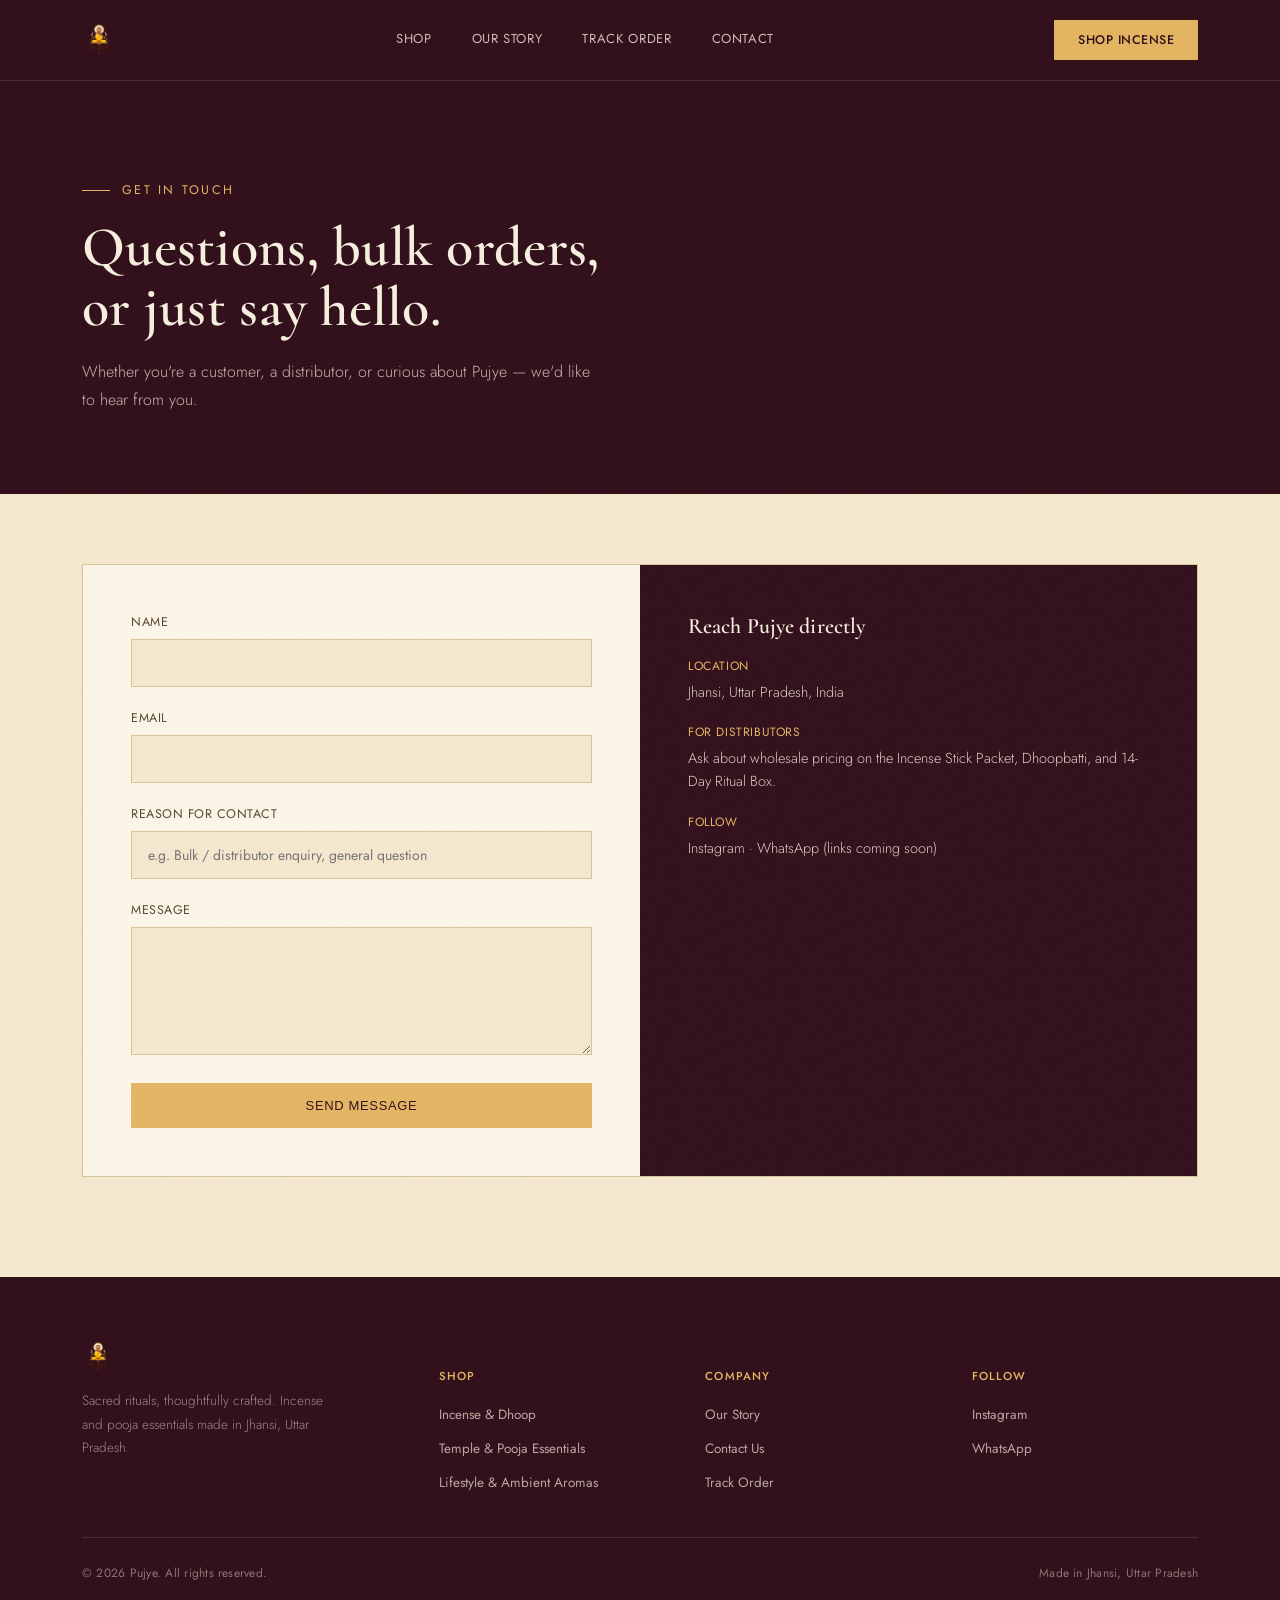
==== contact.html @ e6d79d08 "Add Shop, Our Story, Track Order, Contact pages" ====
<!DOCTYPE html>
<html lang="en">
<head>
<meta charset="UTF-8">
<meta name="viewport" content="width=device-width, initial-scale=1.0">
<title>Contact — Pujye</title>
<link rel="preconnect" href="https://fonts.googleapis.com">
<link href="https://fonts.googleapis.com/css2?family=Cormorant:ital,wght@0,400;0,500;0,600;1,500&family=Jost:wght@300;400;500;600&display=swap" rel="stylesheet">
<link rel="stylesheet" href="assets/styles.css">
</head>
<body>

<header>
  <div class="navwrap">
    <a href="index.html" class="brandmark"><img src="assets/logo.png" alt="Pujye"></a>
    <nav class="links">
      <a href="shop.html">Shop</a>
      <a href="story.html">Our Story</a>
      <a href="track.html">Track Order</a>
      <a href="contact.html">Contact</a>
    </nav>
    <a href="shop.html" class="navcta">Shop Incense</a>
    <button class="navtoggle" aria-label="Menu">☰</button>
  </div>
</header>

<section class="page-hero">
  <div class="wrap">
    <div class="page-hero-eyebrow">Get in Touch</div>
    <h1>Questions, bulk orders,<br>or just say hello.</h1>
    <p>Whether you're a customer, a distributor, or curious about Pujye — we'd like to hear from you.</p>
  </div>
</section>

<section class="form-section grain">
  <div class="wrap">
    <div class="form-panel wide">
      <div class="form-inner">
        <form id="contactForm">
          <div class="field">
            <label for="name">Name</label>
            <input type="text" id="name" required>
          </div>
          <div class="field">
            <label for="email">Email</label>
            <input type="email" id="email" required>
          </div>
          <div class="field">
            <label for="reason">Reason for contact</label>
            <input type="text" id="reason" placeholder="e.g. Bulk / distributor enquiry, general question">
          </div>
          <div class="field">
            <label for="message">Message</label>
            <textarea id="message" rows="5" required></textarea>
          </div>
          <button type="submit" class="btn-primary" style="width:100%; border:none; cursor:pointer;">Send Message</button>
        </form>
        <p id="contactConfirm" style="display:none; margin-top:18px; font-size:13.5px; color:var(--ink-soft);">Thank you — your message has been noted. We'll get back to you soon.</p>
      </div>
      <div class="info-inner">
        <h3>Reach Pujye directly</h3>
        <div class="info-row">
          <span class="k">Location</span>
          <span class="v">Jhansi, Uttar Pradesh, India</span>
        </div>
        <div class="info-row">
          <span class="k">For Distributors</span>
          <span class="v">Ask about wholesale pricing on the Incense Stick Packet, Dhoopbatti, and 14-Day Ritual Box.</span>
        </div>
        <div class="info-row">
          <span class="k">Follow</span>
          <span class="v">Instagram · WhatsApp (links coming soon)</span>
        </div>
      </div>
    </div>
  </div>
</section>

<footer>
  <div class="wrap">
    <div class="foot-grid">
      <div class="foot-brand">
        <a href="index.html" class="brandmark"><img src="assets/logo.png" alt="Pujye" style="height:32px;"></a>
        <p>Sacred rituals, thoughtfully crafted. Incense and pooja essentials made in Jhansi, Uttar Pradesh.</p>
      </div>
      <div>
        <h6>Shop</h6>
        <ul>
          <li><a href="shop.html">Incense & Dhoop</a></li>
          <li><a href="shop.html">Temple & Pooja Essentials</a></li>
          <li><a href="shop.html">Lifestyle & Ambient Aromas</a></li>
        </ul>
      </div>
      <div>
        <h6>Company</h6>
        <ul>
          <li><a href="story.html">Our Story</a></li>
          <li><a href="contact.html">Contact Us</a></li>
          <li><a href="track.html">Track Order</a></li>
        </ul>
      </div>
      <div>
        <h6>Follow</h6>
        <ul>
          <li><a href="#">Instagram</a></li>
          <li><a href="#">WhatsApp</a></li>
        </ul>
      </div>
    </div>
    <div class="foot-bottom">
      <span>© 2026 Pujye. All rights reserved.</span>
      <span>Made in Jhansi, Uttar Pradesh</span>
    </div>
  </div>
</footer>

<script>
  document.getElementById('contactForm').addEventListener('submit', function(e){
    e.preventDefault();
    document.getElementById('contactConfirm').style.display = 'block';
    this.reset();
  });
</script>

</body>
</html>
---- assets/styles.css ----
:root{
    --maroon-deep:#33111C;
    --maroon-panel:#421A28;
    --maroon-line: rgba(233,214,178,0.14);
    --gold:#B9853C;
    --gold-soft:#C9974B;
    --gold-bright:#E3B563;
    --ivory:#F6EEDD;
    --ink:#2A1810;
    --ink-soft:#5C4832;
    --parchment:#F3E7CE;
    --parchment-2:#ECDCB6;
    --card:#FBF5E7;
    --hairline:#D8C39A;
    --maxw: 1180px;
  }
  *{box-sizing:border-box;}
  html{scroll-behavior:smooth;}
  body{
    margin:0;
    background:var(--parchment);
    color:var(--ink);
    font-family:'Jost', sans-serif;
    font-weight:400;
    -webkit-font-smoothing:antialiased;
  }
  h1,h2,h3,.display{
    font-family:'Cormorant', serif;
    font-weight:600;
    margin:0;
    letter-spacing:0.005em;
  }
  a{color:inherit; text-decoration:none;}
  img{max-width:100%; display:block;}
  .wrap{max-width:var(--maxw); margin:0 auto; padding:0 32px;}
  svg{display:block;}

  @media (prefers-reduced-motion: reduce){
    *{animation:none !important; transition:none !important;}
  }

  /* subtle paper grain, used on light sections */
  .grain{position:relative;}
  .grain::before{
    content:"";
    position:absolute; inset:0; pointer-events:none; opacity:0.5;
    background-image:url("data:image/svg+xml,%3Csvg xmlns='http://www.w3.org/2000/svg' width='120' height='120'%3E%3Cfilter id='n'%3E%3CfeTurbulence type='fractalNoise' baseFrequency='0.9' numOctaves='2' stitchTiles='stitch'/%3E%3CfeColorMatrix type='saturate' values='0'/%3E%3C/filter%3E%3Crect width='100%25' height='100%25' filter='url(%23n)' opacity='0.035'/%3E%3C/svg%3E");
  }

  /* ---------- NAV ---------- */
  header{
    position:sticky; top:0; z-index:50;
    background:var(--maroon-deep);
    border-bottom:1px solid var(--maroon-line);
  }
  .navwrap{
    max-width:var(--maxw); margin:0 auto; padding:20px 32px;
    display:flex; align-items:center; justify-content:space-between;
  }
  .brandmark{display:flex; align-items:center; gap:12px;}
  .brandmark img{height:34px; width:auto;}
  nav.links{display:flex; gap:40px;}
  nav.links a{
    color:var(--ivory); font-size:13px; letter-spacing:0.05em; opacity:0.78;
    padding-bottom:3px; border-bottom:1px solid transparent;
    transition:opacity .2s ease, border-color .2s ease;
    text-transform:uppercase;
  }
  nav.links a:hover{opacity:1; border-color:var(--gold-bright);}
  .navcta{
    color:var(--maroon-deep); background:var(--gold-bright);
    padding:11px 24px; border-radius:1px; font-size:12.5px; font-weight:500;
    letter-spacing:0.04em; text-transform:uppercase;
    transition:background .2s ease, transform .2s ease;
  }
  .navcta:hover{background:#F0C77E; transform:translateY(-1px);}
  .navtoggle{display:none; background:none; border:none; color:var(--ivory); font-size:22px; cursor:pointer;}

  @media (max-width:820px){
    nav.links{display:none;}
    .navtoggle{display:block;}
    .navcta{display:none;}
  }

  /* ---------- HERO ---------- */
  .hero{
    background:var(--maroon-deep);
    color:var(--ivory);
    position:relative;
    overflow:hidden;
  }
  .hero-bg-motif{
    position:absolute; right:-180px; top:50%; transform:translateY(-50%);
    width:900px; height:900px; opacity:0.5; pointer-events:none;
  }
  .hero .wrap{
    display:grid; grid-template-columns:1.05fr 0.95fr; gap:56px;
    align-items:center; min-height:640px; padding-top:72px; padding-bottom:72px;
    position:relative; z-index:2;
  }
  .hero-eyebrow{
    color:var(--gold-bright); font-size:12.5px; letter-spacing:0.18em; margin-bottom:26px;
    font-family:'Jost', sans-serif; font-weight:500; text-transform:uppercase;
    display:flex; align-items:center; gap:12px;
  }
  .hero-eyebrow::before{content:""; width:28px; height:1px; background:var(--gold-bright);}
  .hero h1{
    font-size:clamp(42px, 5.4vw, 68px);
    line-height:1.06;
    color:var(--ivory);
  }
  .hero h1 em{
    font-style:italic; color:var(--gold-bright); font-weight:500;
  }
  .hero p.lede{
    font-size:17px; line-height:1.75; color:rgba(246,238,221,0.76);
    max-width:460px; margin-top:26px; font-weight:300;
  }
  .hero-ctas{display:flex; gap:18px; margin-top:40px; flex-wrap:wrap;}
  .btn-primary{
    background:var(--gold-bright); color:var(--maroon-deep); padding:15px 32px;
    font-size:13px; letter-spacing:0.05em; font-weight:500; border-radius:1px;
    text-transform:uppercase;
    transition:background .2s ease, transform .2s ease;
    border:1px solid var(--gold-bright);
  }
  .btn-primary:hover{background:#F0C77E; transform:translateY(-1px);}
  .btn-ghost{
    border:1px solid rgba(246,238,221,0.3); color:var(--ivory);
    padding:15px 32px; font-size:13px; letter-spacing:0.05em; border-radius:1px;
    text-transform:uppercase;
    transition:border-color .2s ease, background .2s ease;
  }
  .btn-ghost:hover{border-color:var(--gold-bright); background:rgba(201,151,75,0.08);}

  .hero-art{
    position:relative; display:flex; align-items:center; justify-content:center; z-index:2;
  }
  .hero-art .ring{
    position:absolute; border-radius:50%;
    border:1px solid rgba(201,151,75,0.3);
  }
  .hero-art .ring1{width:460px; height:460px;}
  .hero-art .ring2{width:380px; height:380px; border-color:rgba(201,151,75,0.2);}
  .hero-art .plinth{
    position:absolute; bottom:6%; width:280px; height:14px; border-radius:50%;
    background:radial-gradient(ellipse, rgba(0,0,0,0.45), transparent 70%);
  }
  .hero-art img{
    width:300px; position:relative; z-index:2;
    filter:drop-shadow(0 22px 44px rgba(0,0,0,0.5));
  }
  @media (max-width:900px){
    .hero .wrap{grid-template-columns:1fr; text-align:left; min-height:auto; padding-top:60px;}
    .hero-art{order:-1; margin-bottom:12px;}
    .hero-art img{width:210px;}
    .hero-art .ring1{width:300px; height:300px;}
    .hero-art .ring2{width:240px; height:240px;}
    .hero-bg-motif{opacity:0.28; right:-260px;}
  }

  /* smoke divider */
  .smoke-divider{
    height:52px; width:100%;
    background:var(--maroon-deep);
    position:relative;
  }
  .smoke-divider svg{position:absolute; bottom:-1px; width:100%; height:52px;}

  /* ---------- CATEGORY STRIP ---------- */
  .categories{padding:88px 0 24px;}
  .section-head{margin-bottom:48px; max-width:580px;}
  .section-eyebrow{
    color:var(--gold); font-size:12.5px; letter-spacing:0.16em; font-weight:500; margin-bottom:14px;
    text-transform:uppercase; display:flex; align-items:center; gap:12px;
  }
  .section-eyebrow::before{content:""; width:28px; height:1px; background:var(--gold);}
  .section-head h2{font-size:clamp(30px,3.6vw,42px); color:var(--ink); line-height:1.15;}
  .cat-grid{display:grid; grid-template-columns:repeat(3,1fr); gap:1px; background:var(--hairline); border:1px solid var(--hairline);}
  .cat-card{
    background:var(--card);
    padding:40px 32px; position:relative;
    transition:background .25s ease;
  }
  .cat-card:hover{background:#FEFAF0;}
  .cat-card .icon{margin-bottom:24px; display:block;}
  .cat-card h3{font-size:23px; color:var(--ink); margin-bottom:10px; font-weight:500;}
  .cat-card p{font-size:14px; line-height:1.7; color:var(--ink-soft); margin:0 0 20px; font-weight:300;}
  .cat-tag{
    display:inline-flex; align-items:center; gap:6px; font-size:11px; letter-spacing:0.08em; font-weight:500;
    text-transform:uppercase; color:var(--ink-soft);
  }
  .cat-tag::before{content:""; width:6px; height:6px; border-radius:50%; background:var(--gold);}
  .cat-tag.soon::before{background:#B7A67D;}
  @media (max-width:820px){.cat-grid{grid-template-columns:1fr;}}

  /* ---------- FEATURED PRODUCTS ---------- */
  .products{padding:88px 0;}
  .prod-grid{
    display:grid; grid-template-columns:repeat(3,1fr); gap:1px; background:var(--hairline);
    border:1px solid var(--hairline); margin-top:12px;
  }
  .prod-card{
    background:var(--card);
    display:flex; flex-direction:column;
    transition:transform .25s ease, box-shadow .25s ease;
  }
  .prod-card:hover{transform:translateY(-3px); box-shadow:0 16px 30px -12px rgba(51,17,28,0.28); position:relative; z-index:1;}
  .prod-img{
    aspect-ratio:4/5; background:
      radial-gradient(ellipse at 50% 15%, rgba(201,151,75,0.16), transparent 55%),
      linear-gradient(170deg,#F3E7CB,#E7D3A5);
    display:flex; align-items:center; justify-content:center; position:relative;
  }
  .prod-badge{
    position:absolute; top:14px; left:14px; background:var(--maroon-deep); color:var(--ivory);
    font-size:10px; letter-spacing:0.07em; padding:5px 10px; text-transform:uppercase;
  }
  .prod-body{padding:22px 22px 24px; display:flex; flex-direction:column; gap:6px; flex:1; border-top:1px solid var(--hairline);}
  .prod-body h4{font-size:17px; font-weight:500; font-family:'Cormorant',serif; color:var(--ink);}
  .prod-scent{font-size:12px; color:var(--ink-soft); letter-spacing:0.03em; text-transform:uppercase;}
  .prod-price{margin-top:14px; display:flex; align-items:baseline; gap:10px; padding-top:14px; border-top:1px solid var(--hairline);}
  .prod-price .now{font-size:17px; font-weight:600; color:var(--ink); font-family:'Cormorant',serif;}
  .prod-price .was{font-size:13px; color:#A99873; text-decoration:line-through;}
  .prod-price .unit{font-size:11.5px; color:var(--ink-soft); margin-left:auto; text-transform:uppercase; letter-spacing:0.02em;}
  @media (max-width:900px){.prod-grid{grid-template-columns:repeat(2,1fr);}}
  @media (max-width:520px){.prod-grid{grid-template-columns:1fr;}}

  .note-strip{
    text-align:center; font-size:12.5px; color:var(--ink-soft); margin-top:32px; letter-spacing:0.02em; font-style:italic;
  }

  /* ---------- STORY ---------- */
  .story{background:var(--maroon-panel); color:var(--ivory); padding:100px 0; position:relative; overflow:hidden;}
  .story-motif{position:absolute; left:-140px; bottom:-140px; width:520px; height:520px; opacity:0.35; pointer-events:none;}
  .story .wrap{display:grid; grid-template-columns:0.9fr 1.1fr; gap:70px; align-items:center; position:relative; z-index:2;}
  .story-eyebrow{color:var(--gold-bright); font-size:12.5px; letter-spacing:0.16em; font-weight:500; margin-bottom:18px; text-transform:uppercase; display:flex; align-items:center; gap:12px;}
  .story-eyebrow::before{content:""; width:28px; height:1px; background:var(--gold-bright);}
  .story h2{font-size:clamp(30px,3.8vw,42px); line-height:1.16; margin-bottom:24px;}
  .story p{font-size:15.5px; line-height:1.85; color:rgba(246,238,221,0.72); margin-bottom:18px; font-weight:300;}
  .story-stats{display:flex; gap:48px; margin-top:36px;}
  .story-stats div strong{display:block; font-family:'Cormorant',serif; font-size:34px; color:var(--gold-bright); font-weight:600;}
  .story-stats div span{font-size:11.5px; color:rgba(246,238,221,0.6); letter-spacing:0.05em; text-transform:uppercase;}
  .story-visual{
    border:1px solid rgba(201,151,75,0.3); padding:44px;
    background:rgba(20,7,12,0.25);
  }
  .story-visual ul{list-style:none; margin:0; padding:0; display:flex; flex-direction:column; gap:26px;}
  .story-visual li{display:flex; gap:18px; align-items:flex-start;}
  .story-visual .mark{
    width:36px; height:36px; border:1px solid var(--gold-bright);
    display:flex; align-items:center; justify-content:center; flex-shrink:0; color:var(--gold-bright);
  }
  .story-visual .txt h5{margin:0 0 5px; font-family:'Cormorant',serif; font-size:17px; font-weight:600; color:var(--ivory);}
  .story-visual .txt p{margin:0; font-size:13.5px; color:rgba(246,238,221,0.6); line-height:1.65; font-weight:300;}
  @media (max-width:900px){.story .wrap{grid-template-columns:1fr;}}

  /* ---------- NEWSLETTER ---------- */
  .newsletter{padding:80px 0; text-align:center; background:var(--parchment-2);}
  .newsletter h3{font-size:clamp(26px,3.2vw,34px); margin-bottom:14px;}
  .newsletter p{font-size:14.5px; color:var(--ink-soft); margin-bottom:30px; font-weight:300;}
  .nform{display:flex; justify-content:center; gap:0; max-width:440px; margin:0 auto; flex-wrap:wrap; border:1px solid var(--ink); background:var(--card);}
  .nform input{
    flex:1; min-width:220px; padding:16px 18px; border:none;
    font-family:'Jost',sans-serif; font-size:14px; background:transparent; color:var(--ink);
  }
  .nform input:focus{outline:none;}
  .nform button{border:none; border-left:1px solid var(--ink);}

  /* ---------- FOOTER ---------- */
  footer{background:var(--maroon-deep); color:rgba(246,238,221,0.7); padding:64px 0 32px;}
  .foot-grid{display:grid; grid-template-columns:1.4fr 1fr 1fr 1fr; gap:40px; padding-bottom:44px; border-bottom:1px solid var(--maroon-line);}
  .foot-brand p{font-size:13.5px; line-height:1.75; margin-top:16px; max-width:260px; color:rgba(246,238,221,0.55); font-weight:300;}
  footer h6{color:var(--gold-bright); font-size:11.5px; letter-spacing:0.1em; font-weight:500; margin-bottom:18px; text-transform:uppercase;}
  footer ul{list-style:none; margin:0; padding:0; display:flex; flex-direction:column; gap:11px;}
  footer ul a{font-size:13.5px; color:rgba(246,238,221,0.68); transition:color .2s ease;}
  footer ul a:hover{color:var(--gold-bright);}
  .foot-bottom{
    padding-top:26px; display:flex; justify-content:space-between; align-items:center;
    font-size:12px; color:rgba(246,238,221,0.45); flex-wrap:wrap; gap:10px; letter-spacing:0.02em;
  }
  @media (max-width:820px){.foot-grid{grid-template-columns:1fr 1fr;}}

  /* ---------- PAGE HERO (sub-pages) ---------- */
  .page-hero{
    background:var(--maroon-deep); color:var(--ivory);
    padding:100px 0 64px; position:relative; overflow:hidden;
  }
  .page-hero .wrap{position:relative; z-index:2;}
  .page-hero-eyebrow{
    color:var(--gold-bright); font-size:12.5px; letter-spacing:0.18em; margin-bottom:18px;
    text-transform:uppercase; display:flex; align-items:center; gap:12px;
  }
  .page-hero-eyebrow::before{content:""; width:28px; height:1px; background:var(--gold-bright);}
  .page-hero h1{font-size:clamp(36px,5vw,56px); line-height:1.08;}
  .page-hero p{font-size:16px; line-height:1.75; color:rgba(246,238,221,0.75); max-width:520px; margin-top:20px; font-weight:300;}

  /* ---------- SHOP PAGE ---------- */
  .shop-section{padding:70px 0 100px;}
  .shop-group{margin-bottom:70px;}
  .shop-group-head{display:flex; align-items:baseline; justify-content:space-between; margin-bottom:28px; border-bottom:1px solid var(--hairline); padding-bottom:18px;}
  .shop-group-head h2{font-size:clamp(24px,2.8vw,30px);}
  .shop-group-head span{font-size:12.5px; color:var(--ink-soft); text-transform:uppercase; letter-spacing:0.05em;}

  /* ---------- STORY / FOUNDERS ---------- */
  .founders{padding:90px 0; background:var(--parchment);}
  .founder-grid{display:grid; grid-template-columns:1fr 1fr; gap:1px; background:var(--hairline); border:1px solid var(--hairline); margin-top:40px;}
  .founder-card{background:var(--card); padding:44px 38px; text-align:left;}
  .founder-avatar{
    width:64px; height:64px; border-radius:50%; border:1px solid var(--gold);
    display:flex; align-items:center; justify-content:center; margin-bottom:22px;
    font-family:'Cormorant',serif; font-size:24px; color:var(--gold); font-weight:600;
  }
  .founder-card h3{font-size:24px; margin-bottom:4px;}
  .founder-role{font-size:12.5px; color:var(--gold); letter-spacing:0.06em; text-transform:uppercase; margin-bottom:16px; display:block;}
  .founder-card p{font-size:14.5px; line-height:1.75; color:var(--ink-soft); font-weight:300; margin:0;}
  @media (max-width:820px){.founder-grid{grid-template-columns:1fr;}}

  .story-timeline{padding:90px 0; background:var(--maroon-panel); color:var(--ivory); position:relative; overflow:hidden;}
  .story-timeline .wrap{position:relative; z-index:2;}
  .timeline-list{margin-top:48px; display:flex; flex-direction:column; gap:0;}
  .timeline-item{display:grid; grid-template-columns:120px 1fr; gap:32px; padding:28px 0; border-top:1px solid var(--maroon-line);}
  .timeline-item:last-child{border-bottom:1px solid var(--maroon-line);}
  .timeline-item .yr{font-family:'Cormorant',serif; font-size:22px; color:var(--gold-bright); font-weight:600;}
  .timeline-item h4{font-family:'Jost',sans-serif; font-size:16px; font-weight:500; margin-bottom:6px; color:var(--ivory);}
  .timeline-item p{font-size:14px; line-height:1.7; color:rgba(246,238,221,0.65); margin:0; font-weight:300; max-width:520px;}
  @media (max-width:640px){.timeline-item{grid-template-columns:1fr;}}

  /* ---------- FORMS (track / contact) ---------- */
  .form-section{padding:70px 0 100px;}
  .form-panel{
    background:var(--card); border:1px solid var(--hairline); padding:48px;
    max-width:640px;
  }
  .form-panel.wide{max-width:none; display:grid; grid-template-columns:1fr 1fr; gap:0; padding:0; overflow:hidden;}
  .form-panel.wide .form-inner{padding:48px;}
  .form-panel.wide .info-inner{padding:48px; background:var(--maroon-deep); color:var(--ivory);}
  .field{margin-bottom:22px;}
  .field label{display:block; font-size:12.5px; letter-spacing:0.04em; text-transform:uppercase; color:var(--ink-soft); margin-bottom:8px;}
  .field input, .field textarea{
    width:100%; padding:13px 16px; border:1px solid var(--hairline); background:var(--parchment);
    font-family:'Jost',sans-serif; font-size:14px; color:var(--ink); resize:vertical;
  }
  .field input:focus, .field textarea:focus{outline:2px solid var(--gold); outline-offset:1px; border-color:var(--gold);}
  .form-panel.wide .info-inner label{color:rgba(246,238,221,0.55);}
  .info-inner h3{font-size:22px; margin-bottom:18px; color:var(--ivory);}
  .info-row{margin-bottom:20px;}
  .info-row .k{font-size:12px; letter-spacing:0.05em; text-transform:uppercase; color:var(--gold-bright); margin-bottom:5px; display:block;}
  .info-row .v{font-size:14.5px; color:rgba(246,238,221,0.85); font-weight:300; line-height:1.6;}
  @media (max-width:820px){.form-panel.wide{grid-template-columns:1fr;}}

  .track-result{margin-top:24px; padding:20px 22px; background:var(--parchment-2); border:1px solid var(--hairline); font-size:14px; color:var(--ink-soft); display:none;}
  .track-result.show{display:block;}

  /* ---------- BREADCRUMB ---------- */
  .crumb{font-size:12.5px; color:rgba(246,238,221,0.55); margin-bottom:18px;}
  .crumb a{color:var(--gold-bright);}
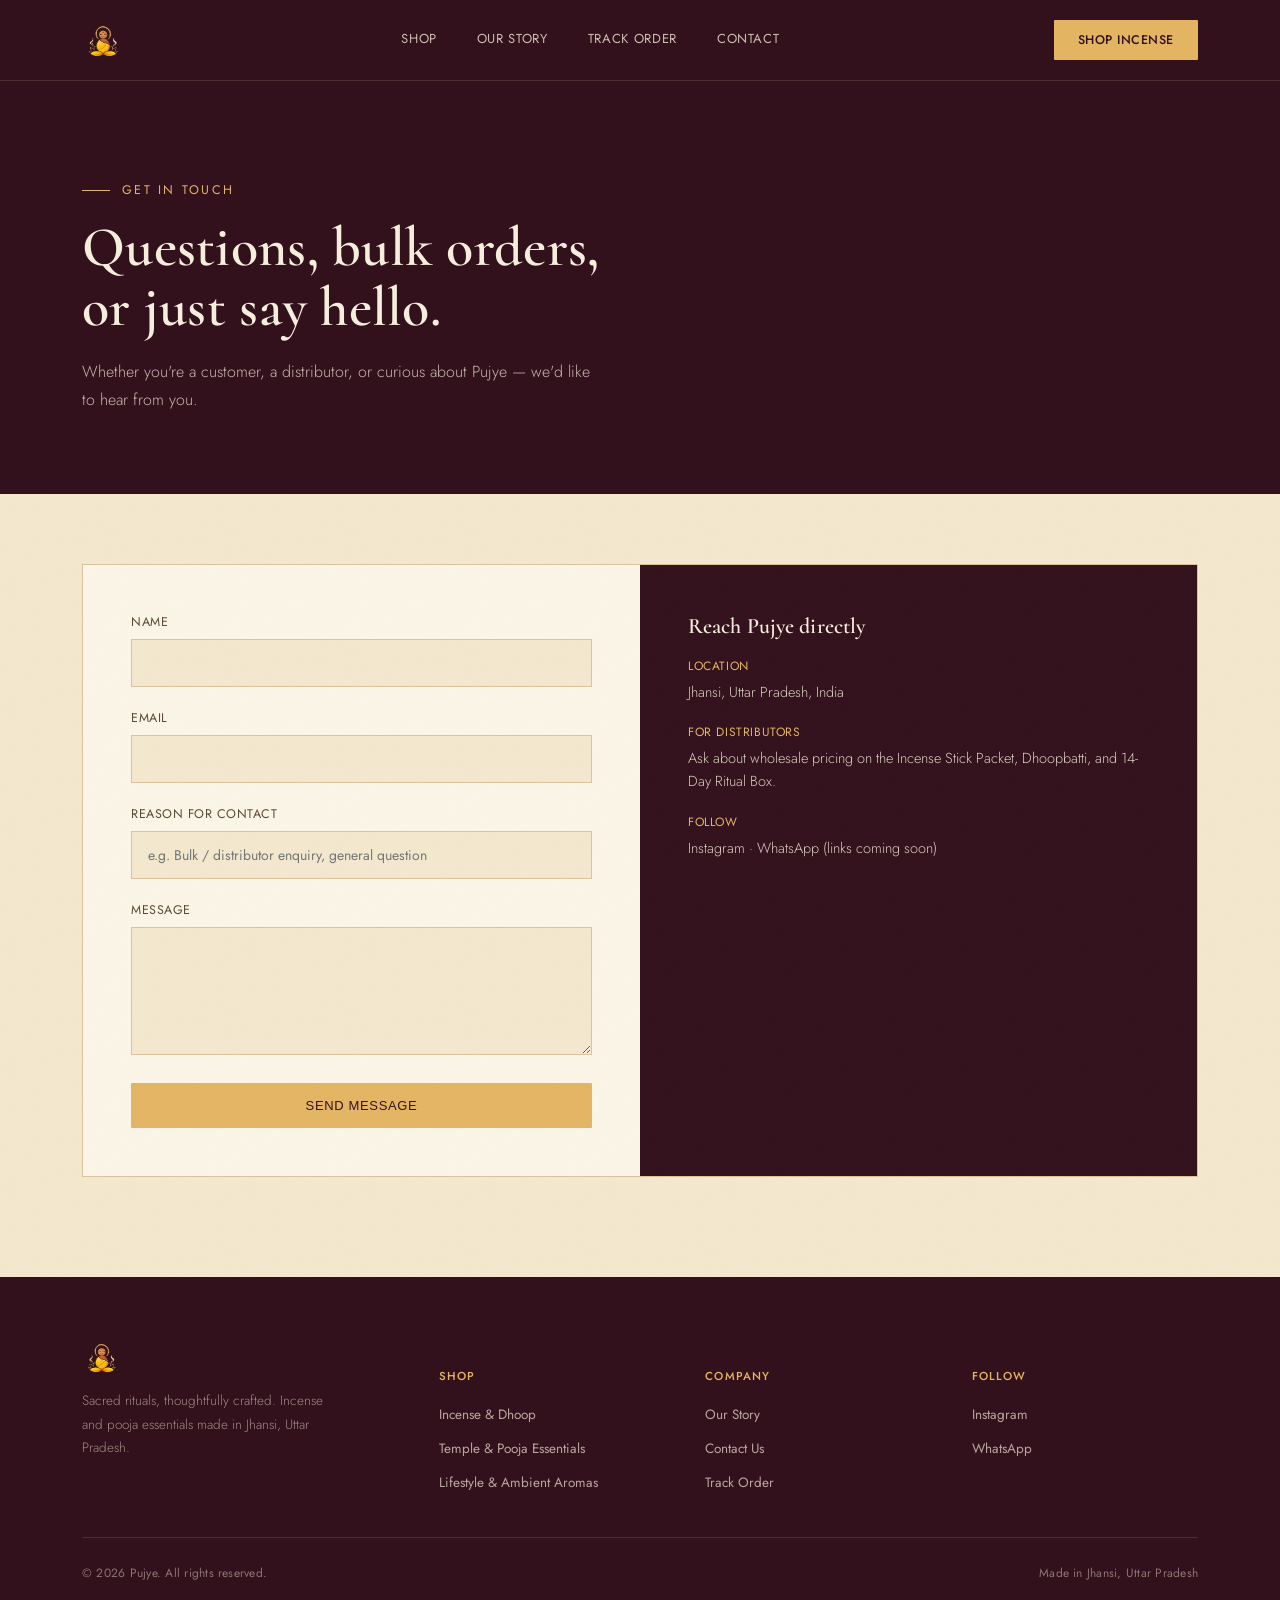
==== commit 222b20ae: "Connect Contact and Notify Me forms to Formspree" ====
--- a/contact.html
+++ b/contact.html
@@ -39,21 +39,21 @@
         <form id="contactForm">
           <div class="field">
             <label for="name">Name</label>
-            <input type="text" id="name" required>
+            <input type="text" id="name" name="name" required>
           </div>
           <div class="field">
             <label for="email">Email</label>
-            <input type="email" id="email" required>
+            <input type="email" id="email" name="email" required>
           </div>
           <div class="field">
             <label for="reason">Reason for contact</label>
-            <input type="text" id="reason" placeholder="e.g. Bulk / distributor enquiry, general question">
+            <input type="text" id="reason" name="reason" placeholder="e.g. Bulk / distributor enquiry, general question">
           </div>
           <div class="field">
             <label for="message">Message</label>
-            <textarea id="message" rows="5" required></textarea>
+            <textarea id="message" name="message" rows="5" required></textarea>
           </div>
-          <button type="submit" class="btn-primary" style="width:100%; border:none; cursor:pointer;">Send Message</button>
+          <button type="submit" id="contactSubmit" class="btn-primary" style="width:100%; border:none; cursor:pointer;">Send Message</button>
         </form>
         <p id="contactConfirm" style="display:none; margin-top:18px; font-size:13.5px; color:var(--ink-soft);">Thank you — your message has been noted. We'll get back to you soon.</p>
       </div>
@@ -117,8 +117,32 @@
 <script>
   document.getElementById('contactForm').addEventListener('submit', function(e){
     e.preventDefault();
-    document.getElementById('contactConfirm').style.display = 'block';
-    this.reset();
+    const form = e.target;
+    const btn = document.getElementById('contactSubmit');
+    const confirmMsg = document.getElementById('contactConfirm');
+    btn.textContent = 'Sending…';
+    btn.disabled = true;
+
+    fetch('https://formspree.io/f/moeqrrvw', {
+      method: 'POST',
+      body: new FormData(form),
+      headers: { 'Accept': 'application/json' }
+    }).then(response => {
+      if (response.ok) {
+        confirmMsg.textContent = "Thank you — your message has been sent. We'll get back to you soon.";
+        confirmMsg.style.display = 'block';
+        form.reset();
+      } else {
+        confirmMsg.textContent = "Something went wrong — please email us directly instead.";
+        confirmMsg.style.display = 'block';
+      }
+    }).catch(() => {
+      confirmMsg.textContent = "Something went wrong — please email us directly instead.";
+      confirmMsg.style.display = 'block';
+    }).finally(() => {
+      btn.textContent = 'Send Message';
+      btn.disabled = false;
+    });
   });
 </script>
 
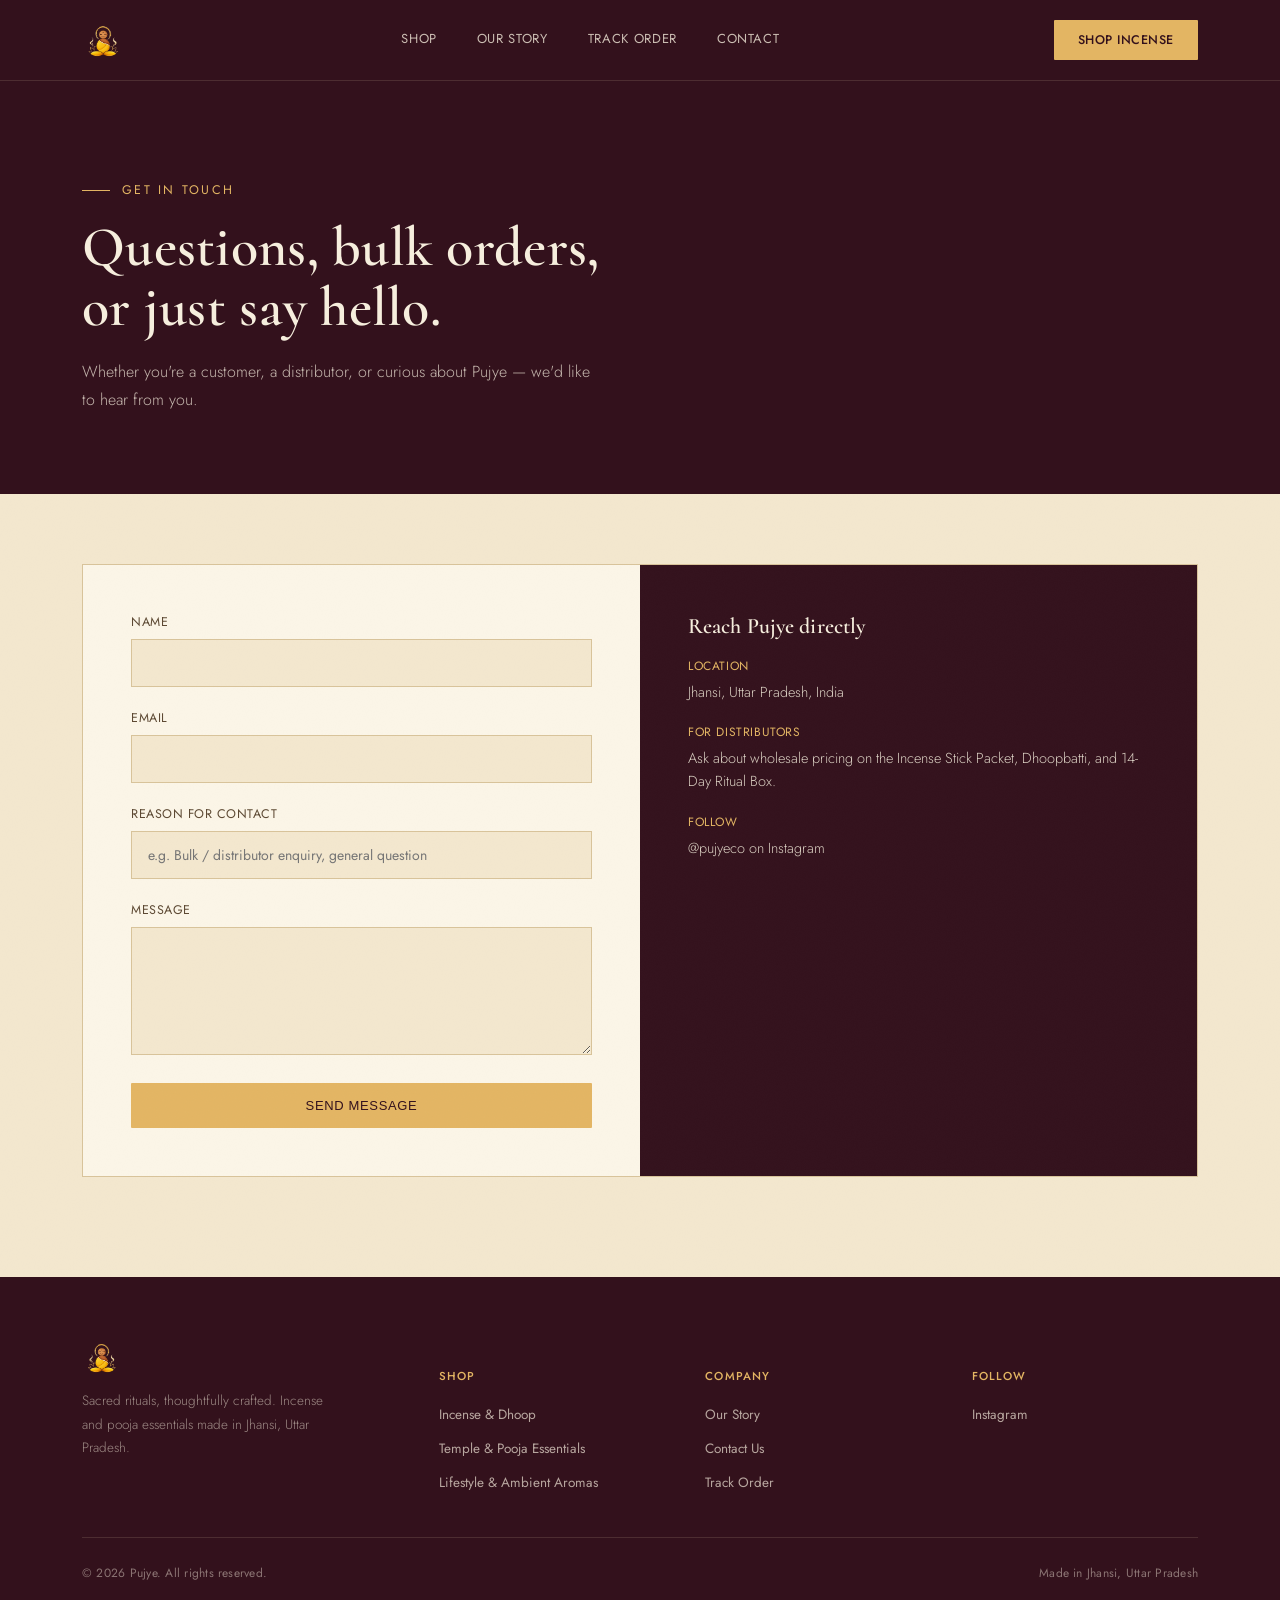
==== commit 16192fba: "Add Instagram link, remove WhatsApp placeholder" ====
--- a/contact.html
+++ b/contact.html
@@ -69,7 +69,7 @@
         </div>
         <div class="info-row">
           <span class="k">Follow</span>
-          <span class="v">Instagram · WhatsApp (links coming soon)</span>
+          <span class="v">@pujyeco on Instagram</span>
         </div>
       </div>
     </div>
@@ -102,8 +102,7 @@
       <div>
         <h6>Follow</h6>
         <ul>
-          <li><a href="#">Instagram</a></li>
-          <li><a href="#">WhatsApp</a></li>
+          <li><a href="https://www.instagram.com/pujyeco/" target="_blank" rel="noopener">Instagram</a></li>
         </ul>
       </div>
     </div>
